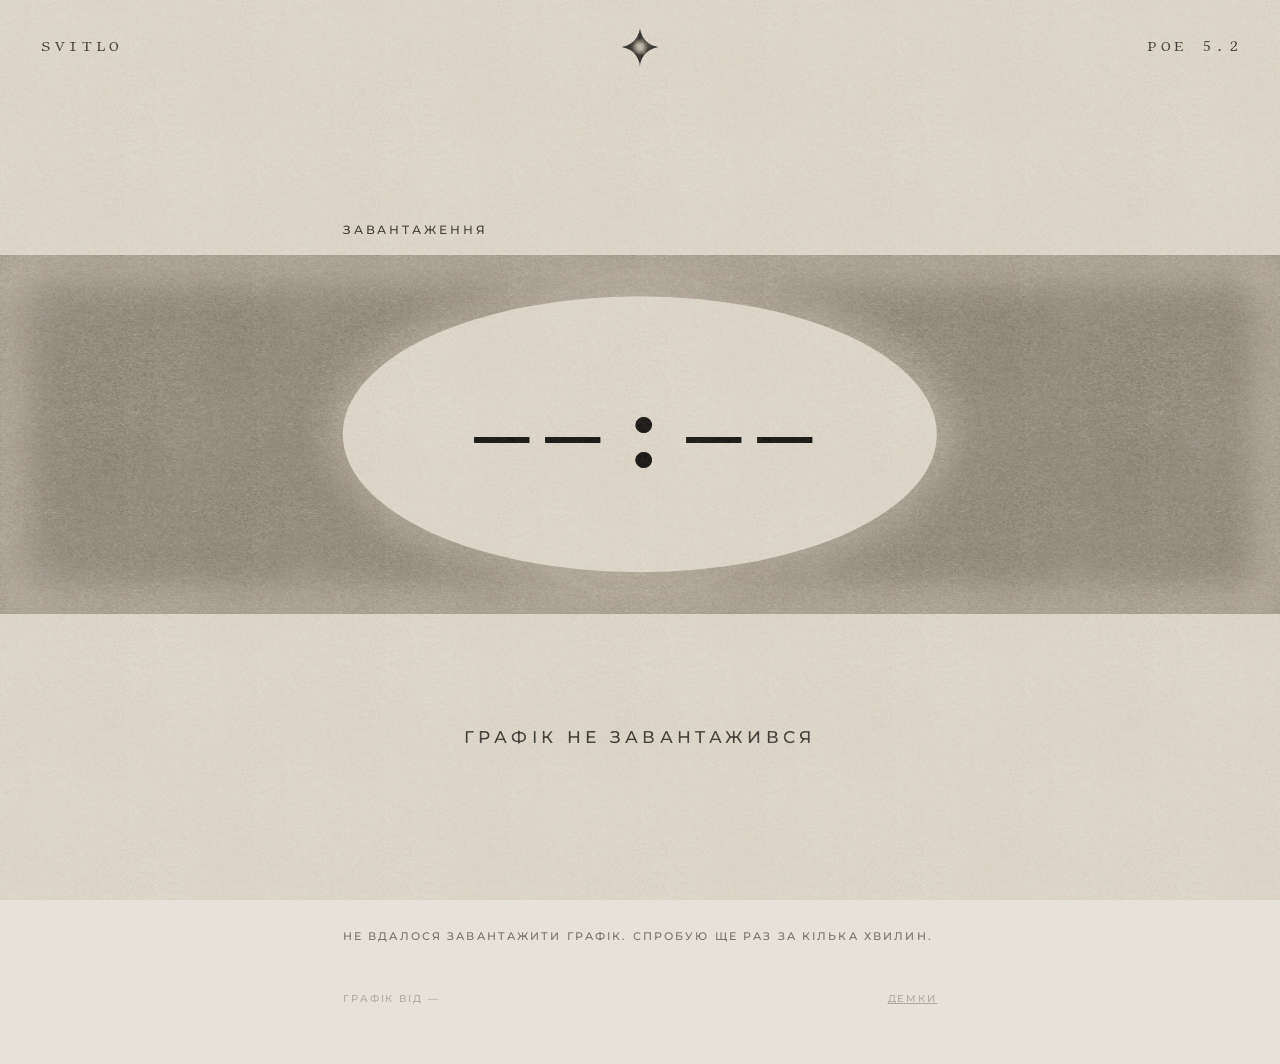
==== index.html @ 867c7ee9 "Svitlo: power schedule page for queue 5.2 Countdown to the next on/off change and today/tomorrow out" ====
<!doctype html>
<html lang="uk">
<head>
<meta charset="utf-8">
<meta name="viewport" content="width=device-width, initial-scale=1">
<title>Світло · 5.2</title>
<meta name="description" content="Відлік до вимкнення та увімкнення світла і графік відключень для черги 5.2, Полтаваобленерго.">
<script src="shared/theme.js"></script>
<link rel="preconnect" href="https://fonts.googleapis.com">
<link rel="preconnect" href="https://fonts.gstatic.com" crossorigin>
<!-- Mono is used only for the digits and the Latin header, so it is subset to those glyphs. -->
<link rel="stylesheet" href="https://fonts.googleapis.com/css2?family=Libertinus+Mono&text=0123456789%3A%E2%80%93SVITLOPE.%20&display=swap">
<link rel="stylesheet" href="https://fonts.googleapis.com/css2?family=Montserrat:wght@500&display=swap">
<link rel="stylesheet" href="demos/noir/common.css">
<link rel="stylesheet" href="demos/j-oval/style.css">
</head>
<body data-state="unknown">
<main class="page">
  <section class="screen">
  <header class="top">
    <span>Svitlo</span>
    <button class="star" type="button" data-theme-toggle aria-label="Змінити тему">
      <svg viewBox="-10 -10 106 106" aria-hidden="true">
        <!-- Figma: a soft-edged star mask (blur 3) over a heavily blurred outline (blur 20). -->
        <defs>
          <filter id="star-soft" x="-20%" y="-20%" width="140%" height="140%"><feGaussianBlur stdDeviation="1.5"/></filter>
          <filter id="star-glow" x="-50%" y="-50%" width="200%" height="200%"><feGaussianBlur stdDeviation="7"/></filter>
          <mask id="star-mask" maskUnits="userSpaceOnUse" x="-10" y="-10" width="106" height="106"><path d="M0 43C23.75 43 43 23.75 43 0C43 23.75 62.25 43 86 43C62.25 43 43 62.25 43 86C43 62.25 23.75 43 0 43Z" fill="#fff" filter="url(#star-soft)"/></mask>
        </defs>
        <g mask="url(#star-mask)">
          <path d="M0 43C23.75 43 43 23.75 43 0C43 23.75 62.25 43 86 43C62.25 43 43 62.25 43 86C43 62.25 23.75 43 0 43Z" fill="none" stroke="currentColor" stroke-width="9" filter="url(#star-glow)"/>
        </g>
      </svg>
    </button>
    <span>POE&nbsp;<span data-queue></span></span>
  </header>

  <div class="gap g1"></div>
  <p class="spread dim head col" data-head><span>Завантаження</span></p>

  <div class="stage">
    <div class="band" aria-hidden="true">
      <div class="rim"></div>
      <div class="spot"></div>
      <div class="spot spot-b"></div>
      <div class="ring"></div>
      <div class="hole"></div>
    </div>
    <p class="clock" data-clock aria-live="polite">––:––</p>
  </div>

  <div class="gap g2"></div>
  <p class="sub" data-sub></p>
  <div class="gap g3"></div>
  <div class="col" data-today></div>
  </section>

  <div class="rest col">
    <div data-days></div>
    <ul class="notes" data-notes></ul>
  </div>
  <footer class="foot"><span>Графік від <span data-update>—</span></span><a href="demos/">Демки</a></footer>
</main>
<div class="bleed"></div>
<div class="flicker" aria-hidden="true"></div>
<div class="texture"></div>

<script type="module" src="demos/j-oval/main.js"></script>
</body>
</html>
---- demos/noir/common.css ----
/* Values come from the Figma frames (1080px wide). --u is one Figma pixel.
   It scales with width on phones and with height on wide screens, so the first screen always fits. */
:root {
  --u: calc(min(100vw, 760px, 58vh) / 1080);
  --gut: max(calc(85 * var(--u)), 16px);
  --hw: min(calc(911 * 1.35 * var(--u)), calc(100vw - 2 * var(--gut)));
  --dim: 0.58;
  --bg: #1c1a14;
  --ink: #d8d5cf;
  --text: #e8e7e5;
  --hole: var(--bg);
  --glow: #ffffff;
  --c-on: #3a4f28;
  --c-off: #582316;
  --c-maybe: #6d4a16;
  --mono: 'Libertinus Mono', ui-monospace, monospace;
  --sans: 'Montserrat', system-ui, sans-serif;
  color-scheme: dark;
}
@supports (height: 1svh) { :root { --u: calc(min(100vw, 760px, 58svh) / 1080); } }
:root[data-theme="light"] {
  --bg: #e6e1d8; --ink: #24211c; --text: #24211c; --glow: #fff6ea;
  --c-on: #7f945f; --c-off: #b4614e; --c-maybe: #c0954a;
  --dim: 0.55;
  color-scheme: light;
}
@media (prefers-color-scheme: light) {
  :root:not([data-theme="dark"]) {
    --bg: #e6e1d8; --ink: #24211c; --text: #24211c; --glow: #fff6ea;
    --c-on: #7f945f; --c-off: #b4614e; --c-maybe: #c0954a;
    --dim: 0.55;
    color-scheme: light;
  }
}

* { box-sizing: border-box; }
html { -webkit-text-size-adjust: 100%; }
body {
  margin: 0;
  min-height: 100vh;
  background: var(--bg);
  color: var(--text);
  font: 500 calc(30 * var(--u))/1.41 var(--sans);
  overflow-x: hidden;
  transition: background-color 1s, color 1s;
}
button { font: inherit; color: inherit; background: none; border: 0; padding: 0; cursor: pointer; }
a { color: inherit; }

.page { position: relative; padding: 0 var(--gut) calc(120 * var(--u)); }
.col, .spread.col { width: var(--hw); max-width: 100%; margin-inline: auto; }

/* First screen: header, status, oval, next change and today's schedule share the viewport height. */
.screen {
  display: flex; flex-direction: column;
  min-height: 100vh; min-height: 100svh;
  padding: calc(80 * var(--u)) 0 calc(80 * var(--u));
}
.gap { flex: 1 1 0; }
.g1 { flex-grow: 3; min-height: calc(150 * var(--u)); }
.g2, .g3 { flex-grow: 2; min-height: calc(110 * var(--u)); }

/* Caps text: 25% tracking everywhere in the file. */
.caps { text-transform: uppercase; letter-spacing: 0.25em; }

.top {
  position: relative;
  display: flex; justify-content: space-between; align-items: center;
  font: 400 calc(30 * var(--u))/1.12 var(--mono);
  letter-spacing: 0.25em; text-transform: uppercase;
  color: var(--ink);
}
.top > span { opacity: var(--dim); }
.top > :last-child { margin-right: -0.25em; }
.star {
  position: absolute; left: 50%; top: 50%;
  width: calc(106 * var(--u)); height: calc(106 * var(--u));
  transform: translate(-50%, -50%);
  opacity: 1;
}
.star svg { width: 100%; height: 100%; display: block; overflow: visible; }
.star svg { color: var(--ink); }

/* Words spread across the full measure, as Figma's justified last line. */
.spread {
  display: flex; justify-content: space-between;
  margin: 0;
  font-size: calc(24 * var(--u)); line-height: 1.41;
  letter-spacing: 0.25em; text-transform: uppercase;
}
.spread span:last-child { margin-right: -0.25em; }
.dim { opacity: var(--dim); }
.sw { opacity: 0.5; }

.sub {
  margin: 0; text-align: center;
  font-size: calc(36 * var(--u)); line-height: 1.41;
  letter-spacing: 0.25em; text-transform: uppercase;
  opacity: var(--dim);
}
.sub span { margin-right: -0.25em; }

.clock {
  margin: 0;
  font: 400 calc(var(--clock, 304) * var(--u))/1.12 var(--mono);
  letter-spacing: -0.05em;
  color: var(--ink); opacity: 0.9;
  text-align: center; white-space: nowrap;
}

/* Day dots: one per hour; top half is the first 30 minutes. */
.day + .day, .rest .day { margin-top: calc(100 * var(--u)); }
.dots { display: flex; justify-content: space-between; }
.dot {
  position: relative;
  width: calc(20 * var(--u)); aspect-ratio: 1; border-radius: 50%;
  background: linear-gradient(180deg, var(--a) 50%, var(--b) 50%);
}
.dot.past { opacity: 0.35; }
.dot.now::after {
  content: ''; position: absolute; inset: calc(-9 * var(--u)); border-radius: 50%;
  border: 1px solid var(--ink); opacity: 0.5;
}
.day .spread { margin-top: calc(33 * var(--u)); opacity: 0.9; }

.list { list-style: none; margin: 0; padding: 0; }
.list li {
  display: grid; grid-template-columns: calc(116 * var(--u)) 1fr auto; align-items: baseline;
  height: calc(62 * var(--u)); padding-top: calc(10 * var(--u));
  letter-spacing: 0.25em; text-transform: uppercase;
  opacity: 0.9;
}
.list li.past { opacity: 0.3; }
.list .d { text-align: right; margin-right: -0.25em; }

.notes { list-style: none; padding: 0; margin: calc(60 * var(--u)) 0 0; font-size: calc(22 * var(--u)); letter-spacing: 0.2em; text-transform: uppercase; opacity: 0.6; }
.notes:empty { display: none; }
.foot {
  margin-top: calc(100 * var(--u));
  display: flex; justify-content: space-between; gap: 16px;
  font-size: calc(20 * var(--u)); letter-spacing: 0.2em; text-transform: uppercase; opacity: 0.3;
}

/* Whole-frame finish: a faint backdrop blur bleeds the ink, then the scanned texture. */
.bleed {
  position: fixed; inset: 0; pointer-events: none; z-index: 10;
  -webkit-backdrop-filter: blur(calc(0.75 * var(--u)));
  backdrop-filter: blur(calc(0.75 * var(--u)));
}
.texture {
  position: fixed; inset: 0; pointer-events: none; z-index: 11;
  background-repeat: repeat; background-size: 256px;
}

/* Flickering grain over the whole page: one noise tile jumping between offsets. */
.flicker {
  position: fixed; inset: -50%; z-index: 12; pointer-events: none;
  opacity: var(--flicker-opacity, 0.09);
  mix-blend-mode: overlay;
  background-image: url("data:image/svg+xml,%3Csvg xmlns='http://www.w3.org/2000/svg' width='160' height='160'%3E%3Cfilter id='n'%3E%3CfeTurbulence type='fractalNoise' baseFrequency='.85' numOctaves='2' stitchTiles='stitch'/%3E%3CfeColorMatrix type='saturate' values='0'/%3E%3C/filter%3E%3Crect width='100%25' height='100%25' filter='url(%23n)'/%3E%3C/svg%3E");
  animation: flicker 0.7s steps(1) infinite;
}
:root[data-theme="light"] .flicker { --flicker-opacity: 0.14; }
@media (prefers-color-scheme: light) { :root:not([data-theme="dark"]) .flicker { --flicker-opacity: 0.14; } }
@keyframes flicker {
  0% { transform: translate(0, 0); }
  14% { transform: translate(-7%, 4%); }
  28% { transform: translate(5%, -9%); }
  42% { transform: translate(-11%, -3%); }
  57% { transform: translate(8%, 10%); }
  71% { transform: translate(-4%, 7%); }
  85% { transform: translate(12%, -6%); }
}
@media (prefers-reduced-motion: reduce) { .flicker { animation: none; } }
---- demos/j-oval/style.css ----
/* Figma frame "Instagram story - 184". Blur radii are halved: Figma's radius is about 2x CSS sigma. */
body { --tone: #3a3733; }
body[data-state="off"] { --tone: #67180d; }
body[data-state="on"] { --tone: #2d4a1f; }
body[data-state="maybe"] { --tone: #6a420a; }
:root[data-theme="light"] body { --tone: #b3ada3; }
:root[data-theme="light"] body[data-state="off"] { --tone: #c4806f; }
:root[data-theme="light"] body[data-state="on"] { --tone: #9aa784; }
:root[data-theme="light"] body[data-state="maybe"] { --tone: #cdac74; }
@media (prefers-color-scheme: light) {
  :root:not([data-theme="dark"]) body { --tone: #b3ada3; }
  :root:not([data-theme="dark"]) body[data-state="off"] { --tone: #c4806f; }
  :root:not([data-theme="dark"]) body[data-state="on"] { --tone: #9aa784; }
  :root:not([data-theme="dark"]) body[data-state="maybe"] { --tone: #cdac74; }
}

.stage { position: relative; margin: calc(34 * var(--u)) calc(50% - 50vw) 0; width: 100vw; }
.band {
  position: relative;
  height: calc(742 * var(--u));
  overflow: hidden;
  background: var(--tone);
  filter: blur(calc(1.5 * var(--u)));
  transition: background-color 3s ease;
}
.band > * { position: absolute; }
.rim { inset: 0; border: calc(26 * var(--u)) solid var(--glow); filter: blur(calc(44 * var(--u))); }
.ring, .hole {
  left: 50%; top: 50%;
  width: var(--hw); height: calc(570 * var(--u));
  transform: translate(-50%, -50%);
  border-radius: 50%;
}
.ring { border: calc(26 * var(--u)) solid var(--glow); filter: blur(calc(44 * var(--u))); }
.hole { background: var(--hole); transition: background-color 1s; }

/* Two 254px light spots ride an ellipse just outside the hole, opposite each other, one lap every 40s.
   Two eased half-swings, a quarter period apart, trace the ellipse without JS. */
@property --ox { syntax: '<number>'; inherits: false; initial-value: 0; }
@property --oy { syntax: '<number>'; inherits: false; initial-value: 0; }
.spot {
  left: 50%; top: 50%;
  width: calc(254 * var(--u)); height: calc(254 * var(--u));
  margin: calc(-127 * var(--u)) 0 0 calc(-127 * var(--u));
  border-radius: 50%;
  background: var(--glow);
  opacity: 0.6;
  filter: blur(calc(111 * var(--u)));
  transform: translate(calc(var(--ox) * var(--hw) * 0.535), calc(var(--oy) * 305 * var(--u)));
  animation: orbit-x 20s ease-in-out -10s infinite alternate, orbit-y 20s ease-in-out 0s infinite alternate;
}
@keyframes orbit-x { from { --ox: -1; } to { --ox: 1; } }
@keyframes orbit-y { from { --oy: -1; } to { --oy: 1; } }
/* Half a lap ahead: always diagonally opposite the first spot. */
.spot-b { animation-delay: -30s, -20s; }
body[data-state="maybe"] .spot { animation: orbit-x 20s ease-in-out -10s infinite alternate, orbit-y 20s ease-in-out 0s infinite alternate, blink 3.4s steps(1) infinite; }
body[data-state="maybe"] .spot-b { animation-delay: -30s, -20s, -1.7s; }
@keyframes blink { 0%, 100% { opacity: 0.6; } 22% { opacity: 0.2; } 25% { opacity: 0.55; } 68% { opacity: 0.25; } }

.stage .clock {
  --clock: 250;
  position: absolute; left: 0; right: 0; top: 50%;
  transform: translateY(-50%);
  filter: blur(calc(1.5 * var(--u)));
}


.texture { background-image: url("../../assets/noise-tile.webp"); mix-blend-mode: overlay; }

.foot { width: var(--hw); max-width: 100%; margin-inline: auto; }
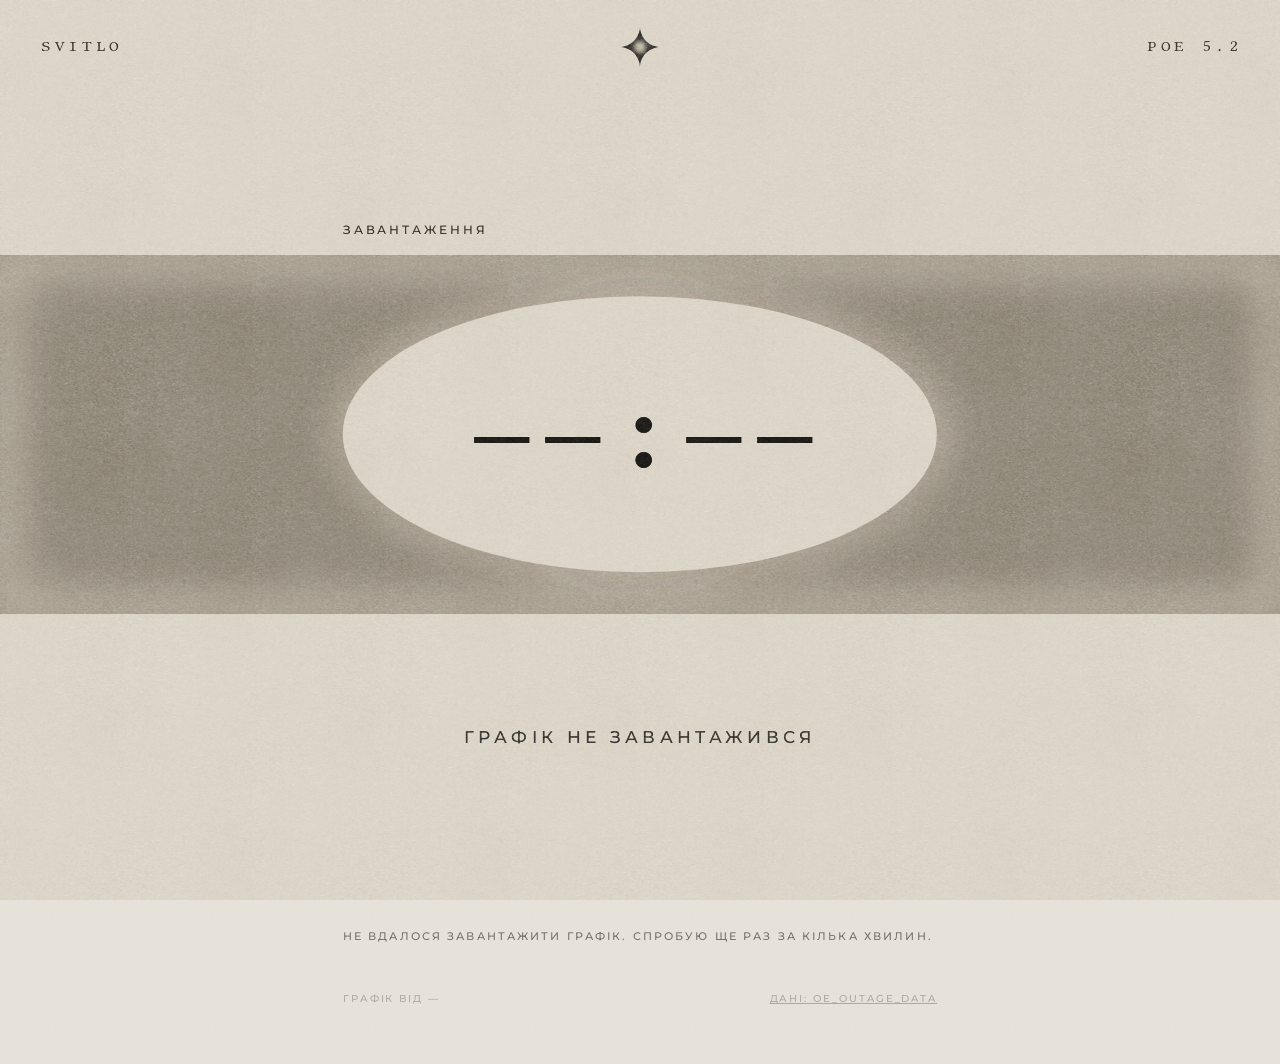
==== commit 91cc8e4d: "Publish only the page; keep demos local Move the oval's styles and scripts into app/, drop the demos" ====
--- a/index.html
+++ b/index.html
@@ -11,8 +11,8 @@
 <!-- Mono is used only for the digits and the Latin header, so it is subset to those glyphs. -->
 <link rel="stylesheet" href="https://fonts.googleapis.com/css2?family=Libertinus+Mono&text=0123456789%3A%E2%80%93SVITLOPE.%20&display=swap">
 <link rel="stylesheet" href="https://fonts.googleapis.com/css2?family=Montserrat:wght@500&display=swap">
-<link rel="stylesheet" href="demos/noir/common.css">
-<link rel="stylesheet" href="demos/j-oval/style.css">
+<link rel="stylesheet" href="app/common.css">
+<link rel="stylesheet" href="app/oval.css">
 </head>
 <body data-state="unknown">
 <main class="page">
@@ -59,12 +59,12 @@
     <div data-days></div>
     <ul class="notes" data-notes></ul>
   </div>
-  <footer class="foot"><span>Графік від <span data-update>—</span></span><a href="demos/">Демки</a></footer>
+  <footer class="foot"><span>Графік від <span data-update>—</span></span><a href="https://github.com/yaroslav2901/OE_OUTAGE_DATA">Дані: OE_OUTAGE_DATA</a></footer>
 </main>
 <div class="bleed"></div>
 <div class="flicker" aria-hidden="true"></div>
 <div class="texture"></div>
 
-<script type="module" src="demos/j-oval/main.js"></script>
+<script type="module" src="app/oval.js"></script>
 </body>
 </html>
--- a/app/common.css
+++ b/app/common.css
@@ -0,0 +1,174 @@
+/* Values come from the Figma frames (1080px wide). --u is one Figma pixel.
+   It scales with width on phones and with height on wide screens, so the first screen always fits. */
+:root {
+  --u: calc(min(100vw, 760px, 58vh) / 1080);
+  --gut: max(calc(85 * var(--u)), 16px);
+  --hw: min(calc(911 * 1.35 * var(--u)), calc(100vw - 2 * var(--gut)));
+  --dim: 0.72;
+  --bg: #1c1a14;
+  --ink: #d8d5cf;
+  --text: #e8e7e5;
+  --hole: var(--bg);
+  --glow: #ffffff;
+  --c-on: #3a4f28;
+  --c-off: #582316;
+  --c-maybe: #6d4a16;
+  --mono: 'Libertinus Mono', ui-monospace, monospace;
+  --sans: 'Montserrat', system-ui, sans-serif;
+  color-scheme: dark;
+}
+@supports (height: 1svh) { :root { --u: calc(min(100vw, 760px, 58svh) / 1080); } }
+:root[data-theme="light"] {
+  --bg: #e6e1d8; --ink: #24211c; --text: #24211c; --glow: #fff6ea;
+  --c-on: #7f945f; --c-off: #b4614e; --c-maybe: #c0954a;
+  --dim: 0.62;
+  color-scheme: light;
+}
+@media (prefers-color-scheme: light) {
+  :root:not([data-theme="dark"]) {
+    --bg: #e6e1d8; --ink: #24211c; --text: #24211c; --glow: #fff6ea;
+    --c-on: #7f945f; --c-off: #b4614e; --c-maybe: #c0954a;
+    --dim: 0.62;
+    color-scheme: light;
+  }
+}
+
+* { box-sizing: border-box; }
+html { -webkit-text-size-adjust: 100%; }
+body {
+  margin: 0;
+  min-height: 100vh;
+  background: var(--bg);
+  color: var(--text);
+  font: 500 calc(30 * var(--u))/1.41 var(--sans);
+  overflow-x: hidden;
+  transition: background-color 1s, color 1s;
+}
+button { font: inherit; color: inherit; background: none; border: 0; padding: 0; cursor: pointer; }
+a { color: inherit; }
+
+.page { position: relative; padding: 0 var(--gut) calc(120 * var(--u)); }
+.col, .spread.col { width: var(--hw); max-width: 100%; margin-inline: auto; }
+
+/* First screen: header, status, oval, next change and today's schedule share the viewport height. */
+.screen {
+  display: flex; flex-direction: column;
+  min-height: 100vh; min-height: 100svh;
+  padding: calc(80 * var(--u)) 0 calc(80 * var(--u));
+}
+.gap { flex: 1 1 0; }
+.g1 { flex-grow: 3; min-height: calc(150 * var(--u)); }
+.g2, .g3 { flex-grow: 2; min-height: calc(110 * var(--u)); }
+
+/* Caps text: 25% tracking everywhere in the file. */
+.caps { text-transform: uppercase; letter-spacing: 0.25em; }
+
+.top {
+  position: relative;
+  display: flex; justify-content: space-between; align-items: center;
+  font: 400 calc(30 * var(--u))/1.12 var(--mono);
+  letter-spacing: 0.25em; text-transform: uppercase;
+  color: var(--ink);
+}
+.top > span { opacity: var(--dim); }
+.top > :last-child { margin-right: -0.25em; }
+.star {
+  position: absolute; left: 50%; top: 50%;
+  width: calc(106 * var(--u)); height: calc(106 * var(--u));
+  transform: translate(-50%, -50%);
+  opacity: 1;
+}
+.star svg { width: 100%; height: 100%; display: block; overflow: visible; }
+.star svg { color: var(--ink); }
+
+/* Words spread across the full measure, as Figma's justified last line. */
+.spread {
+  display: flex; justify-content: space-between;
+  margin: 0;
+  font-size: calc(24 * var(--u)); line-height: 1.41;
+  letter-spacing: 0.25em; text-transform: uppercase;
+}
+.spread span:last-child { margin-right: -0.25em; }
+.dim { opacity: var(--dim); }
+.sw { opacity: 0.5; }
+
+.sub {
+  margin: 0; text-align: center;
+  font-size: calc(36 * var(--u)); line-height: 1.41;
+  letter-spacing: 0.25em; text-transform: uppercase;
+  opacity: var(--dim);
+}
+.sub span { margin-right: -0.25em; }
+
+.clock {
+  margin: 0;
+  font: 400 calc(var(--clock, 304) * var(--u))/1.12 var(--mono);
+  letter-spacing: -0.05em;
+  color: var(--ink); opacity: 0.9;
+  text-align: center; white-space: nowrap;
+}
+
+/* Day dots: one per hour; top half is the first 30 minutes. */
+.day + .day, .rest .day { margin-top: calc(100 * var(--u)); }
+.dots { display: flex; justify-content: space-between; }
+.dot {
+  position: relative;
+  width: calc(20 * var(--u)); aspect-ratio: 1; border-radius: 50%;
+  background: linear-gradient(180deg, var(--a) 50%, var(--b) 50%);
+}
+.dot.past { opacity: 0.35; }
+.dot.now::after {
+  content: ''; position: absolute; inset: calc(-9 * var(--u)); border-radius: 50%;
+  border: 1px solid var(--ink); opacity: 0.5;
+}
+.day .spread { margin-top: calc(33 * var(--u)); opacity: 0.9; }
+
+.list { list-style: none; margin: 0; padding: 0; }
+.list li {
+  display: grid; grid-template-columns: calc(116 * var(--u)) 1fr auto; align-items: baseline;
+  height: calc(62 * var(--u)); padding-top: calc(10 * var(--u));
+  letter-spacing: 0.25em; text-transform: uppercase;
+  opacity: 0.9;
+}
+.list li.past { opacity: 0.3; }
+.list .d { text-align: right; margin-right: -0.25em; }
+
+.notes { list-style: none; padding: 0; margin: calc(60 * var(--u)) 0 0; font-size: calc(22 * var(--u)); letter-spacing: 0.2em; text-transform: uppercase; opacity: 0.6; }
+.notes:empty { display: none; }
+.foot {
+  margin-top: calc(100 * var(--u));
+  display: flex; justify-content: space-between; gap: 16px;
+  font-size: calc(20 * var(--u)); letter-spacing: 0.2em; text-transform: uppercase; opacity: 0.3;
+}
+
+/* Whole-frame finish: a faint backdrop blur bleeds the ink, then the scanned texture. */
+.bleed {
+  position: fixed; inset: 0; pointer-events: none; z-index: 10;
+  -webkit-backdrop-filter: blur(calc(0.75 * var(--u)));
+  backdrop-filter: blur(calc(0.75 * var(--u)));
+}
+.texture {
+  position: fixed; inset: 0; pointer-events: none; z-index: 11;
+  background-repeat: repeat; background-size: 256px;
+}
+
+/* Flickering grain over the whole page: one noise tile jumping between offsets. */
+.flicker {
+  position: fixed; inset: -50%; z-index: 12; pointer-events: none;
+  opacity: var(--flicker-opacity, 0.09);
+  mix-blend-mode: overlay;
+  background-image: url("data:image/svg+xml,%3Csvg xmlns='http://www.w3.org/2000/svg' width='160' height='160'%3E%3Cfilter id='n'%3E%3CfeTurbulence type='fractalNoise' baseFrequency='.85' numOctaves='2' stitchTiles='stitch'/%3E%3CfeColorMatrix type='saturate' values='0'/%3E%3C/filter%3E%3Crect width='100%25' height='100%25' filter='url(%23n)'/%3E%3C/svg%3E");
+  animation: flicker 0.7s steps(1) infinite;
+}
+:root[data-theme="light"] .flicker { --flicker-opacity: 0.14; }
+@media (prefers-color-scheme: light) { :root:not([data-theme="dark"]) .flicker { --flicker-opacity: 0.14; } }
+@keyframes flicker {
+  0% { transform: translate(0, 0); }
+  14% { transform: translate(-7%, 4%); }
+  28% { transform: translate(5%, -9%); }
+  42% { transform: translate(-11%, -3%); }
+  57% { transform: translate(8%, 10%); }
+  71% { transform: translate(-4%, 7%); }
+  85% { transform: translate(12%, -6%); }
+}
+@media (prefers-reduced-motion: reduce) { .flicker { animation: none; } }
--- a/app/oval.css
+++ b/app/oval.css
@@ -0,0 +1,70 @@
+/* Figma frame "Instagram story - 184". Blur radii are halved: Figma's radius is about 2x CSS sigma. */
+body { --tone: #3a3733; }
+body[data-state="off"] { --tone: #67180d; }
+body[data-state="on"] { --tone: #2d4a1f; }
+body[data-state="maybe"] { --tone: #6a420a; }
+:root[data-theme="light"] body { --tone: #b3ada3; }
+:root[data-theme="light"] body[data-state="off"] { --tone: #c4806f; }
+:root[data-theme="light"] body[data-state="on"] { --tone: #9aa784; }
+:root[data-theme="light"] body[data-state="maybe"] { --tone: #cdac74; }
+@media (prefers-color-scheme: light) {
+  :root:not([data-theme="dark"]) body { --tone: #b3ada3; }
+  :root:not([data-theme="dark"]) body[data-state="off"] { --tone: #c4806f; }
+  :root:not([data-theme="dark"]) body[data-state="on"] { --tone: #9aa784; }
+  :root:not([data-theme="dark"]) body[data-state="maybe"] { --tone: #cdac74; }
+}
+
+.stage { position: relative; margin: calc(34 * var(--u)) calc(50% - 50vw) 0; width: 100vw; }
+.band {
+  position: relative;
+  height: calc(742 * var(--u));
+  overflow: hidden;
+  background: var(--tone);
+  filter: blur(calc(1.5 * var(--u)));
+  transition: background-color 3s ease;
+}
+.band > * { position: absolute; }
+.rim { inset: 0; border: calc(26 * var(--u)) solid var(--glow); filter: blur(calc(44 * var(--u))); }
+.ring, .hole {
+  left: 50%; top: 50%;
+  width: var(--hw); height: calc(570 * var(--u));
+  transform: translate(-50%, -50%);
+  border-radius: 50%;
+}
+.ring { border: calc(26 * var(--u)) solid var(--glow); filter: blur(calc(44 * var(--u))); }
+.hole { background: var(--hole); transition: background-color 1s; }
+
+/* Two 254px light spots ride an ellipse just outside the hole, opposite each other, one lap every 40s.
+   Two eased half-swings, a quarter period apart, trace the ellipse without JS. */
+@property --ox { syntax: '<number>'; inherits: false; initial-value: 0; }
+@property --oy { syntax: '<number>'; inherits: false; initial-value: 0; }
+.spot {
+  left: 50%; top: 50%;
+  width: calc(254 * var(--u)); height: calc(254 * var(--u));
+  margin: calc(-127 * var(--u)) 0 0 calc(-127 * var(--u));
+  border-radius: 50%;
+  background: var(--glow);
+  opacity: 0.6;
+  filter: blur(calc(111 * var(--u)));
+  transform: translate(calc(var(--ox) * var(--hw) * 0.535), calc(var(--oy) * 305 * var(--u)));
+  animation: orbit-x 20s ease-in-out -10s infinite alternate, orbit-y 20s ease-in-out 0s infinite alternate;
+}
+@keyframes orbit-x { from { --ox: -1; } to { --ox: 1; } }
+@keyframes orbit-y { from { --oy: -1; } to { --oy: 1; } }
+/* Half a lap ahead: always diagonally opposite the first spot. */
+.spot-b { animation-delay: -30s, -20s; }
+body[data-state="maybe"] .spot { animation: orbit-x 20s ease-in-out -10s infinite alternate, orbit-y 20s ease-in-out 0s infinite alternate, blink 3.4s steps(1) infinite; }
+body[data-state="maybe"] .spot-b { animation-delay: -30s, -20s, -1.7s; }
+@keyframes blink { 0%, 100% { opacity: 0.6; } 22% { opacity: 0.2; } 25% { opacity: 0.55; } 68% { opacity: 0.25; } }
+
+.stage .clock {
+  --clock: 250;
+  position: absolute; left: 0; right: 0; top: 50%;
+  transform: translateY(-50%);
+  filter: blur(calc(1.5 * var(--u)));
+}
+
+
+.texture { background-image: url("../assets/noise-tile.webp"); mix-blend-mode: overlay; }
+
+.foot { width: var(--hw); max-width: 100%; margin-inline: auto; }
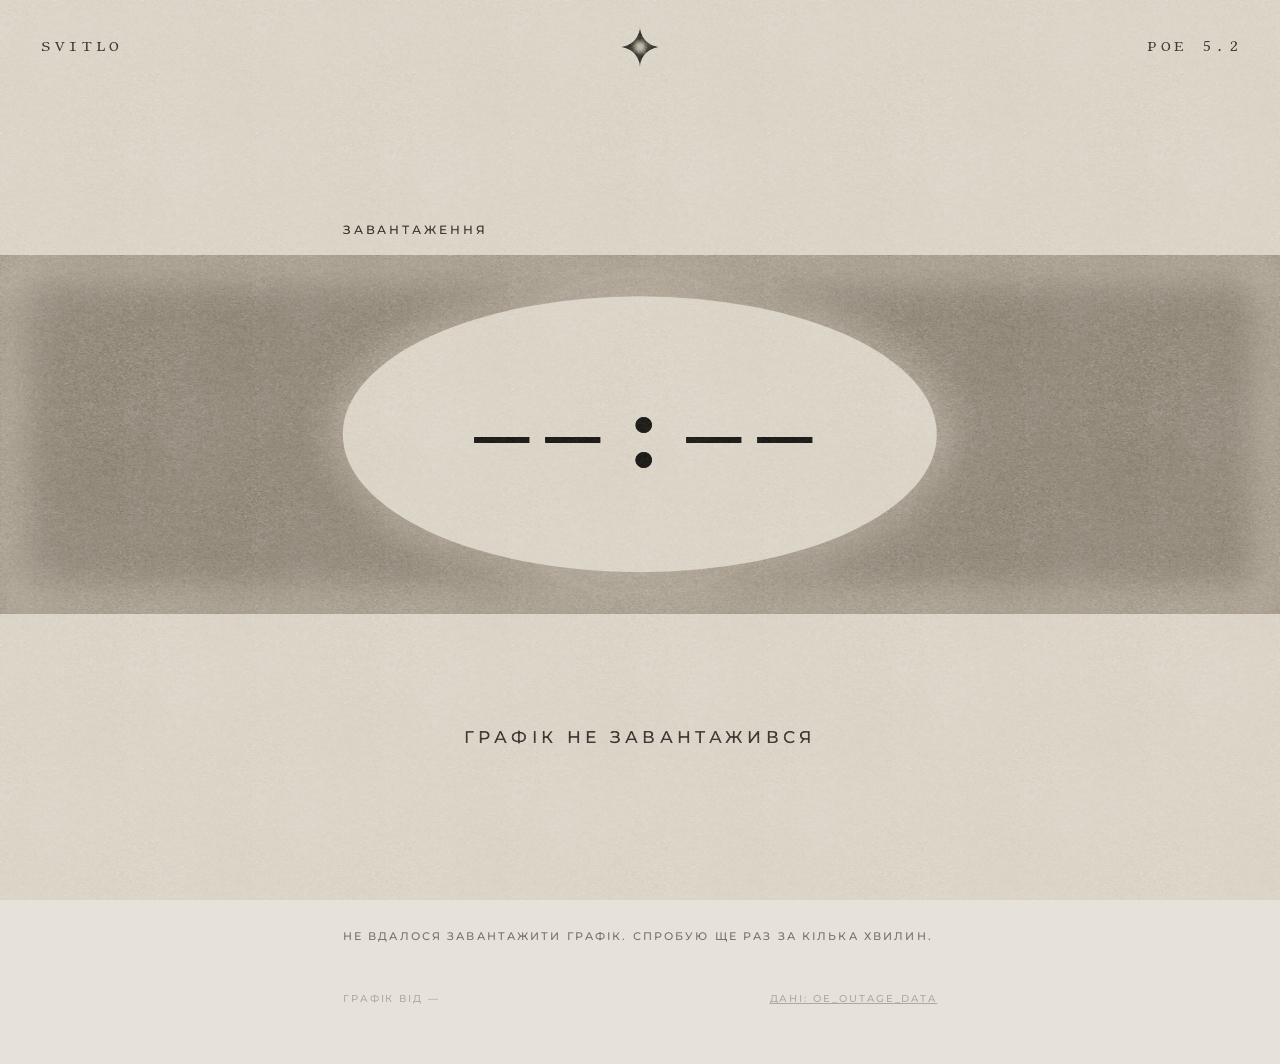
==== commit 9299207d: "Add home-screen icon and JPEG texture for old Safari Safari before iOS 14 cannot decode WebP, so the" ====
--- a/index.html
+++ b/index.html
@@ -5,6 +5,16 @@
 <meta name="viewport" content="width=device-width, initial-scale=1">
 <title>Світло · 5.2</title>
 <meta name="description" content="Відлік до вимкнення та увімкнення світла і графік відключень для черги 5.2, Полтаваобленерго.">
+<link rel="icon" type="image/png" sizes="32x32" href="icons/favicon-32.png">
+<link rel="icon" type="image/png" sizes="16x16" href="icons/favicon-16.png">
+<!-- iOS rounds the corners itself, so the touch icon is a full-bleed square. -->
+<link rel="apple-touch-icon" href="icons/apple-touch-icon.png">
+<link rel="manifest" href="manifest.webmanifest">
+<meta name="apple-mobile-web-app-title" content="Світло">
+<meta name="apple-mobile-web-app-capable" content="yes">
+<meta name="apple-mobile-web-app-status-bar-style" content="black">
+<meta name="theme-color" content="#1c1a14" media="(prefers-color-scheme: dark)">
+<meta name="theme-color" content="#e6e1d8" media="(prefers-color-scheme: light)">
 <script src="shared/theme.js"></script>
 <link rel="preconnect" href="https://fonts.googleapis.com">
 <link rel="preconnect" href="https://fonts.gstatic.com" crossorigin>
@@ -41,8 +51,8 @@
   <div class="stage">
     <div class="band" aria-hidden="true">
       <div class="rim"></div>
-      <div class="spot"></div>
-      <div class="spot spot-b"></div>
+      <div class="orbit"><div class="spot"></div></div>
+      <div class="orbit orbit-b"><div class="spot"></div></div>
       <div class="ring"></div>
       <div class="hole"></div>
     </div>
--- a/app/common.css
+++ b/app/common.css
@@ -113,12 +113,12 @@
 .dots { display: flex; justify-content: space-between; }
 .dot {
   position: relative;
-  width: calc(20 * var(--u)); aspect-ratio: 1; border-radius: 50%;
+  width: calc(20 * var(--u)); height: calc(20 * var(--u)); border-radius: 50%;
   background: linear-gradient(180deg, var(--a) 50%, var(--b) 50%);
 }
 .dot.past { opacity: 0.35; }
 .dot.now::after {
-  content: ''; position: absolute; inset: calc(-9 * var(--u)); border-radius: 50%;
+  content: ''; position: absolute; top: calc(-9 * var(--u)); right: calc(-9 * var(--u)); bottom: calc(-9 * var(--u)); left: calc(-9 * var(--u)); border-radius: 50%;
   border: 1px solid var(--ink); opacity: 0.5;
 }
 .day .spread { margin-top: calc(33 * var(--u)); opacity: 0.9; }
@@ -137,24 +137,24 @@
 .notes:empty { display: none; }
 .foot {
   margin-top: calc(100 * var(--u));
-  display: flex; justify-content: space-between; gap: 16px;
+  display: flex; justify-content: space-between;
   font-size: calc(20 * var(--u)); letter-spacing: 0.2em; text-transform: uppercase; opacity: 0.3;
 }
 
 /* Whole-frame finish: a faint backdrop blur bleeds the ink, then the scanned texture. */
 .bleed {
-  position: fixed; inset: 0; pointer-events: none; z-index: 10;
+  position: fixed; top: 0; right: 0; bottom: 0; left: 0; pointer-events: none; z-index: 10;
   -webkit-backdrop-filter: blur(calc(0.75 * var(--u)));
   backdrop-filter: blur(calc(0.75 * var(--u)));
 }
 .texture {
-  position: fixed; inset: 0; pointer-events: none; z-index: 11;
+  position: fixed; top: 0; right: 0; bottom: 0; left: 0; pointer-events: none; z-index: 11;
   background-repeat: repeat; background-size: 256px;
 }
 
 /* Flickering grain over the whole page: one noise tile jumping between offsets. */
 .flicker {
-  position: fixed; inset: -50%; z-index: 12; pointer-events: none;
+  position: fixed; top: -50%; right: -50%; bottom: -50%; left: -50%; z-index: 12; pointer-events: none;
   opacity: var(--flicker-opacity, 0.09);
   mix-blend-mode: overlay;
   background-image: url("data:image/svg+xml,%3Csvg xmlns='http://www.w3.org/2000/svg' width='160' height='160'%3E%3Cfilter id='n'%3E%3CfeTurbulence type='fractalNoise' baseFrequency='.85' numOctaves='2' stitchTiles='stitch'/%3E%3CfeColorMatrix type='saturate' values='0'/%3E%3C/filter%3E%3Crect width='100%25' height='100%25' filter='url(%23n)'/%3E%3C/svg%3E");
--- a/app/oval.css
+++ b/app/oval.css
@@ -24,7 +24,7 @@
   transition: background-color 3s ease;
 }
 .band > * { position: absolute; }
-.rim { inset: 0; border: calc(26 * var(--u)) solid var(--glow); filter: blur(calc(44 * var(--u))); }
+.rim { top: 0; right: 0; bottom: 0; left: 0; border: calc(26 * var(--u)) solid var(--glow); filter: blur(calc(44 * var(--u))); }
 .ring, .hole {
   left: 50%; top: 50%;
   width: var(--hw); height: calc(570 * var(--u));
@@ -35,26 +35,28 @@
 .hole { background: var(--hole); transition: background-color 1s; }
 
 /* Two 254px light spots ride an ellipse just outside the hole, opposite each other, one lap every 40s.
-   Two eased half-swings, a quarter period apart, trace the ellipse without JS. */
-@property --ox { syntax: '<number>'; inherits: false; initial-value: 0; }
-@property --oy { syntax: '<number>'; inherits: false; initial-value: 0; }
+   The wrapper swings sideways and the spot swings up and down a quarter period later, tracing the ellipse. */
+.orbit {
+  left: 50%; top: 50%; width: 0; height: 0;
+  animation: orbit-x 20s ease-in-out -10s infinite alternate;
+}
 .spot {
-  left: 50%; top: 50%;
+  position: absolute;
   width: calc(254 * var(--u)); height: calc(254 * var(--u));
   margin: calc(-127 * var(--u)) 0 0 calc(-127 * var(--u));
   border-radius: 50%;
   background: var(--glow);
   opacity: 0.6;
   filter: blur(calc(111 * var(--u)));
-  transform: translate(calc(var(--ox) * var(--hw) * 0.535), calc(var(--oy) * 305 * var(--u)));
-  animation: orbit-x 20s ease-in-out -10s infinite alternate, orbit-y 20s ease-in-out 0s infinite alternate;
+  animation: orbit-y 20s ease-in-out 0s infinite alternate;
 }
-@keyframes orbit-x { from { --ox: -1; } to { --ox: 1; } }
-@keyframes orbit-y { from { --oy: -1; } to { --oy: 1; } }
+@keyframes orbit-x { from { transform: translateX(calc(var(--hw) * -0.535)); } to { transform: translateX(calc(var(--hw) * 0.535)); } }
+@keyframes orbit-y { from { transform: translateY(calc(-305 * var(--u))); } to { transform: translateY(calc(305 * var(--u))); } }
 /* Half a lap ahead: always diagonally opposite the first spot. */
-.spot-b { animation-delay: -30s, -20s; }
-body[data-state="maybe"] .spot { animation: orbit-x 20s ease-in-out -10s infinite alternate, orbit-y 20s ease-in-out 0s infinite alternate, blink 3.4s steps(1) infinite; }
-body[data-state="maybe"] .spot-b { animation-delay: -30s, -20s, -1.7s; }
+.orbit-b { animation-delay: -30s; }
+.orbit-b .spot { animation-delay: -20s; }
+body[data-state="maybe"] .spot { animation: orbit-y 20s ease-in-out 0s infinite alternate, blink 3.4s steps(1) infinite; }
+body[data-state="maybe"] .orbit-b .spot { animation-delay: -20s, -1.7s; }
 @keyframes blink { 0%, 100% { opacity: 0.6; } 22% { opacity: 0.2; } 25% { opacity: 0.55; } 68% { opacity: 0.25; } }
 
 .stage .clock {
@@ -65,6 +67,6 @@
 }
 
 
-.texture { background-image: url("../assets/noise-tile.webp"); mix-blend-mode: overlay; }
+.texture { background-image: url("../assets/noise-tile.jpg"); mix-blend-mode: overlay; }
 
 .foot { width: var(--hw); max-width: 100%; margin-inline: auto; }
